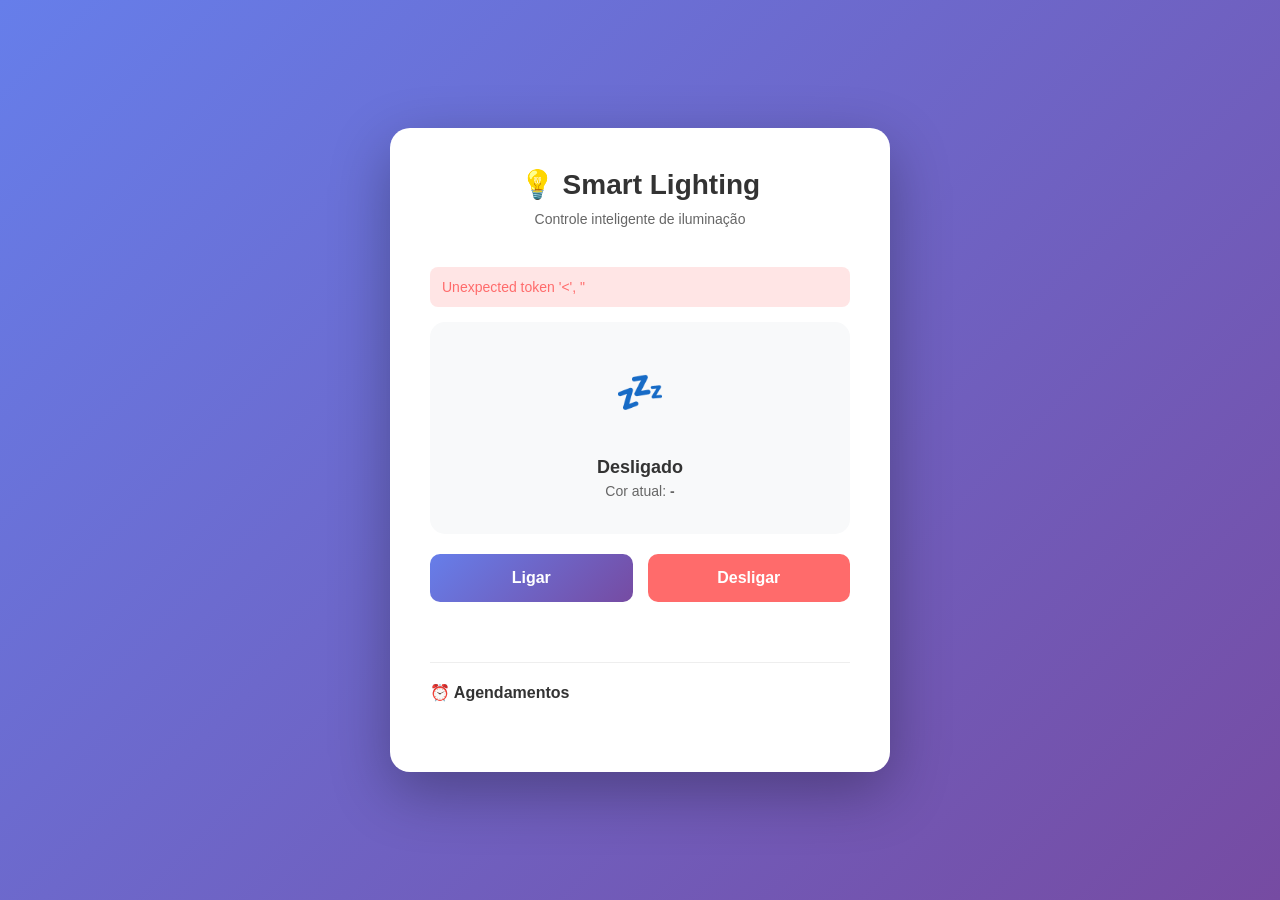
==== public/index.html @ 67c72166 "feat: Add web dashboard and comprehensive documentation" ====
<!DOCTYPE html>
<html lang="pt-BR">
<head>
    <meta charset="UTF-8">
    <meta name="viewport" content="width=device-width, initial-scale=1.0">
    <title>Smart Lighting Control</title>
    <style>
        * {
            margin: 0;
            padding: 0;
            box-sizing: border-box;
        }
        
        body {
            font-family: 'Segoe UI', Tahoma, Geneva, Verdana, sans-serif;
            background: linear-gradient(135deg, #667eea 0%, #764ba2 100%);
            min-height: 100vh;
            display: flex;
            justify-content: center;
            align-items: center;
            padding: 20px;
        }
        
        .container {
            background: white;
            border-radius: 20px;
            box-shadow: 0 20px 60px rgba(0, 0, 0, 0.3);
            max-width: 500px;
            width: 100%;
            padding: 40px;
        }
        
        .header {
            text-align: center;
            margin-bottom: 40px;
        }
        
        .header h1 {
            color: #333;
            font-size: 28px;
            margin-bottom: 10px;
        }
        
        .header p {
            color: #666;
            font-size: 14px;
        }
        
        .status-card {
            background: #f8f9fa;
            border-radius: 15px;
            padding: 20px;
            margin-bottom: 20px;
            text-align: center;
        }
        
        .status-indicator {
            width: 100px;
            height: 100px;
            border-radius: 50%;
            margin: 0 auto 15px;
            display: flex;
            justify-content: center;
            align-items: center;
            font-size: 40px;
            transition: all 0.3s ease;
        }
        
        .status-indicator.on {
            background: linear-gradient(135deg, #667eea 0%, #764ba2 100%);
            color: white;
            box-shadow: 0 10px 30px rgba(102, 126, 234, 0.4);
        }
        
        .status-indicator.off {
            background: #ddd;
            color: #999;
        }
        
        .status-text {
            font-size: 18px;
            font-weight: 600;
            margin-bottom: 5px;
            color: #333;
        }
        
        .color-display {
            font-size: 14px;
            color: #666;
            margin-bottom: 15px;
        }
        
        .progress-bar {
            width: 100%;
            height: 4px;
            background: #eee;
            border-radius: 2px;
            overflow: hidden;
            margin-top: 10px;
        }
        
        .progress-fill {
            height: 100%;
            background: linear-gradient(90deg, #667eea 0%, #764ba2 100%);
            width: 0%;
            transition: width 0.3s ease;
        }
        
        .controls {
            display: grid;
            grid-template-columns: 1fr 1fr;
            gap: 15px;
            margin-bottom: 30px;
        }
        
        .btn {
            padding: 15px;
            border: none;
            border-radius: 10px;
            font-size: 16px;
            font-weight: 600;
            cursor: pointer;
            transition: all 0.3s ease;
            color: white;
        }
        
        .btn-on {
            background: linear-gradient(135deg, #667eea 0%, #764ba2 100%);
            grid-column: 1;
        }
        
        .btn-on:hover:not(:disabled) {
            transform: translateY(-2px);
            box-shadow: 0 10px 20px rgba(102, 126, 234, 0.3);
        }
        
        .btn-off {
            background: #ff6b6b;
            grid-column: 2;
        }
        
        .btn-off:hover:not(:disabled) {
            transform: translateY(-2px);
            box-shadow: 0 10px 20px rgba(255, 107, 107, 0.3);
        }
        
        .btn:disabled {
            opacity: 0.5;
            cursor: not-allowed;
        }
        
        .color-selector {
            display: grid;
            grid-template-columns: repeat(3, 1fr);
            gap: 10px;
            margin-bottom: 30px;
        }
        
        .color-btn {
            aspect-ratio: 1;
            border: 3px solid transparent;
            border-radius: 10px;
            cursor: pointer;
            transition: all 0.3s ease;
            font-size: 12px;
            font-weight: 600;
            display: flex;
            justify-content: center;
            align-items: center;
            color: white;
            text-shadow: 0 1px 2px rgba(0, 0, 0, 0.2);
        }
        
        .color-btn:hover {
            transform: scale(1.05);
            box-shadow: 0 5px 15px rgba(0, 0, 0, 0.2);
        }
        
        .color-btn.active {
            border-color: #333;
            box-shadow: 0 0 0 2px white, 0 0 0 4px #333;
        }
        
        .timers-section {
            border-top: 1px solid #eee;
            padding-top: 20px;
        }
        
        .section-title {
            font-size: 16px;
            font-weight: 600;
            color: #333;
            margin-bottom: 15px;
        }
        
        .timer-list {
            max-height: 200px;
            overflow-y: auto;
            margin-bottom: 15px;
        }
        
        .timer-item {
            background: #f8f9fa;
            padding: 12px;
            border-radius: 8px;
            margin-bottom: 8px;
            display: flex;
            justify-content: space-between;
            align-items: center;
            font-size: 14px;
        }
        
        .timer-info {
            flex: 1;
        }
        
        .timer-time {
            font-weight: 600;
            color: #333;
        }
        
        .timer-type {
            font-size: 12px;
            color: #666;
        }
        
        .timer-delete {
            background: #ff6b6b;
            color: white;
            border: none;
            padding: 5px 10px;
            border-radius: 5px;
            cursor: pointer;
            font-size: 12px;
            transition: all 0.3s ease;
        }
        
        .timer-delete:hover {
            background: #ff5252;
        }
        
        .loading {
            display: inline-block;
            animation: spin 1s linear infinite;
        }
        
        @keyframes spin {
            from { transform: rotate(0deg); }
            to { transform: rotate(360deg); }
        }
        
        .error {
            background: #ffe5e5;
            color: #ff6b6b;
            padding: 12px;
            border-radius: 8px;
            margin-bottom: 15px;
            font-size: 14px;
        }
        
        .success {
            background: #e5ffe5;
            color: #51cf66;
            padding: 12px;
            border-radius: 8px;
            margin-bottom: 15px;
            font-size: 14px;
        }
    </style>
</head>
<body>
    <div class="container">
        <div class="header">
            <h1>💡 Smart Lighting</h1>
            <p>Controle inteligente de iluminação</p>
        </div>
        
        <div id="message"></div>
        
        <div class="status-card">
            <div class="status-indicator" id="statusIndicator">
                💤
            </div>
            <div class="status-text" id="statusText">Desligado</div>
            <div class="color-display">
                Cor atual: <strong id="currentColor">-</strong>
            </div>
            <div class="progress-bar" id="progressBar" style="display: none;">
                <div class="progress-fill" id="progressFill"></div>
            </div>
            <div id="progressText" style="font-size: 12px; color: #666; margin-top: 5px;"></div>
        </div>
        
        <div class="controls">
            <button class="btn btn-on" onclick="turnOn()">Ligar</button>
            <button class="btn btn-off" onclick="turnOff()">Desligar</button>
        </div>
        
        <div class="color-selector" id="colorSelector"></div>
        
        <div class="timers-section">
            <div class="section-title">⏰ Agendamentos</div>
            <div class="timer-list" id="timerList"></div>
        </div>
    </div>
    
    <script>
        // Configuration
        const API_BASE = '/api';
        const REFRESH_INTERVAL = 2000; // 2 seconds
        let refreshTimer = null;
        
        // Initialize
        document.addEventListener('DOMContentLoaded', () => {
            loadColors();
            loadState();
            loadTimers();
            startRefresh();
        });
        
        function startRefresh() {
            refreshTimer = setInterval(() => {
                loadState();
                loadTimers();
            }, REFRESH_INTERVAL);
        }
        
        function stopRefresh() {
            if (refreshTimer) {
                clearInterval(refreshTimer);
            }
        }
        
        // API Functions
        async function apiCall(endpoint, method = 'GET', data = null) {
            try {
                const options = {
                    method,
                    headers: { 'Content-Type': 'application/json' }
                };
                
                if (data) {
                    options.body = JSON.stringify(data);
                }
                
                const response = await fetch(`${API_BASE}${endpoint}`, options);
                const result = await response.json();
                
                if (!response.ok && !result.success) {
                    throw new Error(result.message || 'API Error');
                }
                
                return result;
            } catch (error) {
                showMessage(error.message, 'error');
                throw error;
            }
        }
        
        // State Management
        async function loadState() {
            try {
                const result = await apiCall('/state');
                const data = result.data;
                
                // Update status indicator
                const indicator = document.getElementById('statusIndicator');
                const statusText = document.getElementById('statusText');
                const currentColor = document.getElementById('currentColor');
                const progressBar = document.getElementById('progressBar');
                const progressText = document.getElementById('progressText');
                
                if (data.state === 'on') {
                    indicator.className = 'status-indicator on';
                    indicator.textContent = '💡';
                    statusText.textContent = 'Ligado';
                } else {
                    indicator.className = 'status-indicator off';
                    indicator.textContent = '💤';
                    statusText.textContent = 'Desligado';
                }
                
                currentColor.textContent = data.current_color;
                
                // Handle transition progress
                if (data.is_executing && data.execution_progress) {
                    progressBar.style.display = 'block';
                    const progress = data.execution_progress;
                    const percentage = progress.total_steps > 0 
                        ? (progress.current_step / progress.total_steps) * 100 
                        : 0;
                    document.getElementById('progressFill').style.width = percentage + '%';
                    
                    const remaining = progress.total_steps - progress.current_step;
                    progressText.textContent = `Transição: ${progress.current_step}/${progress.total_steps} passos`;
                } else {
                    progressBar.style.display = 'none';
                    progressText.textContent = '';
                }
                
            } catch (error) {
                console.error('Failed to load state:', error);
            }
        }
        
        // Color Functions
        async function loadColors() {
            try {
                const result = await apiCall('/colors');
                const selector = document.getElementById('colorSelector');
                selector.innerHTML = '';
                
                result.data.colors.forEach(color => {
                    const btn = document.createElement('button');
                    btn.className = 'color-btn';
                    btn.style.background = color.hex;
                    btn.textContent = color.name;
                    btn.onclick = () => selectColor(color.name);
                    selector.appendChild(btn);
                });
            } catch (error) {
                console.error('Failed to load colors:', error);
            }
        }
        
        async function selectColor(color) {
            try {
                // Update UI
                document.querySelectorAll('.color-btn').forEach(btn => {
                    btn.classList.remove('active');
                });
                event.target.classList.add('active');
                
                // Turn on with color
                await turnOn(color);
            } catch (error) {
                console.error('Failed to select color:', error);
            }
        }
        
        // Control Functions
        async function turnOn(color = 'colorido') {
            try {
                const result = await apiCall('/on', 'POST', { color });
                showMessage('Iluminação ligada', 'success');
                loadState();
            } catch (error) {
                console.error('Failed to turn on:', error);
            }
        }
        
        async function turnOff() {
            try {
                const result = await apiCall('/off', 'POST', {});
                showMessage('Iluminação desligada', 'success');
                loadState();
            } catch (error) {
                console.error('Failed to turn off:', error);
            }
        }
        
        // Timer Functions
        async function loadTimers() {
            try {
                const result = await apiCall('/timers');
                const timerList = document.getElementById('timerList');
                
                if (result.data.timers.length === 0) {
                    timerList.innerHTML = '<p style="text-align: center; color: #999; font-size: 14px;">Nenhum agendamento</p>';
                    return;
                }
                
                timerList.innerHTML = '';
                result.data.timers.forEach(timer => {
                    const item = document.createElement('div');
                    item.className = 'timer-item';
                    item.innerHTML = `
                        <div class="timer-info">
                            <div class="timer-time">${timer.time}</div>
                            <div class="timer-type">${timer.type === 'on' ? 'Ligar' : 'Desligar'} ${timer.target_color ? '(' + timer.target_color + ')' : ''}</div>
                        </div>
                        <button class="timer-delete" onclick="deleteTimer('${timer.id}')">Deletar</button>
                    `;
                    timerList.appendChild(item);
                });
            } catch (error) {
                console.error('Failed to load timers:', error);
            }
        }
        
        async function deleteTimer(id) {
            if (confirm('Tem certeza que deseja deletar este agendamento?')) {
                try {
                    await apiCall('/timers_delete', 'POST', { id });
                    showMessage('Agendamento deletado', 'success');
                    loadTimers();
                } catch (error) {
                    console.error('Failed to delete timer:', error);
                }
            }
        }
        
        // Messaging
        function showMessage(message, type = 'info') {
            const container = document.getElementById('message');
            const className = type === 'error' ? 'error' : type === 'success' ? 'success' : 'info';
            container.innerHTML = `<div class="${className}">${message}</div>`;
            
            setTimeout(() => {
                container.innerHTML = '';
            }, 3000);
        }
    </script>
</body>
</html>
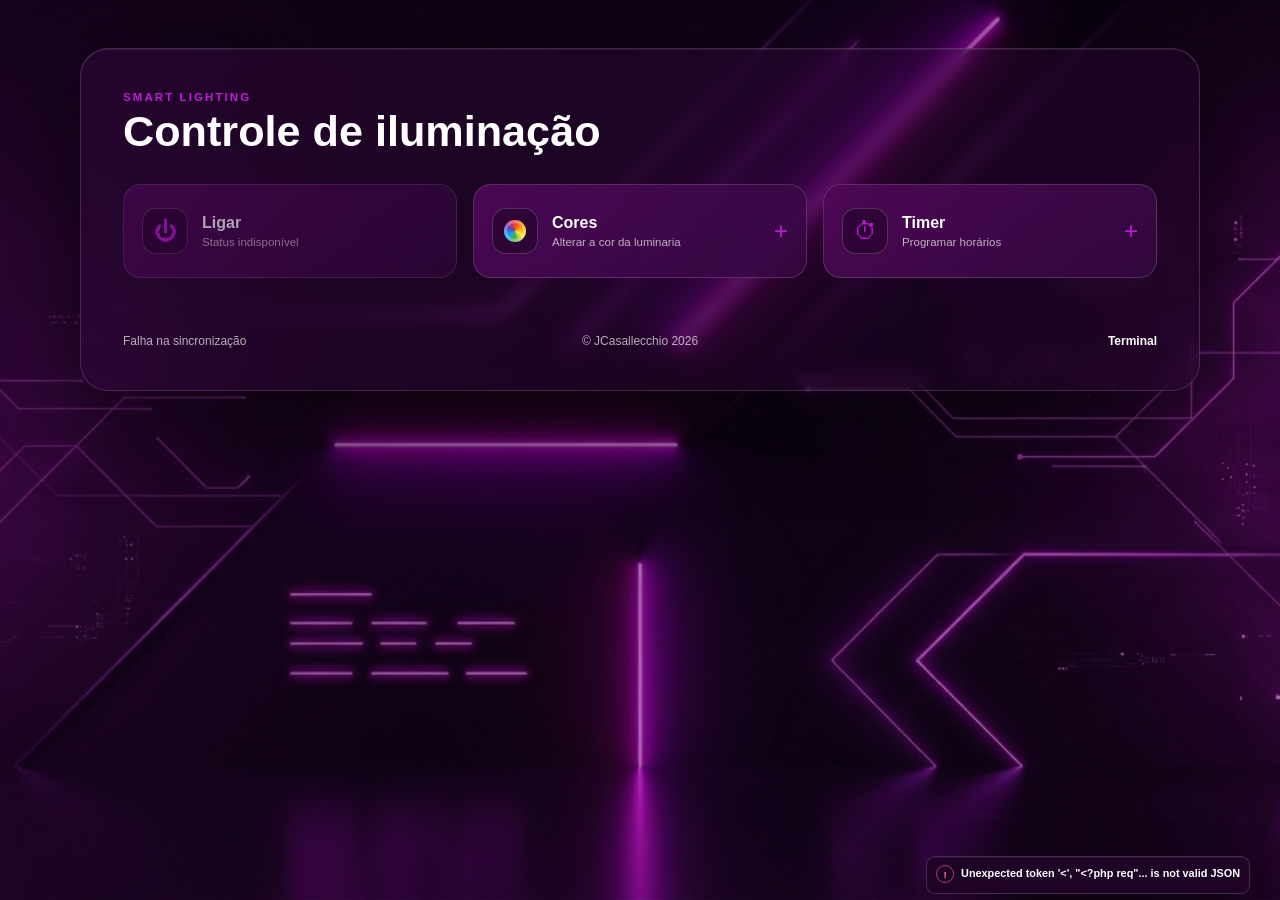
==== commit 805f7889: "Initial commit" ====
--- a/public/index.html
+++ b/public/index.html
@@ -1,515 +1,124 @@
-<!DOCTYPE html>
+<!doctype html>
 <html lang="pt-BR">
-<head>
-    <meta charset="UTF-8">
-    <meta name="viewport" content="width=device-width, initial-scale=1.0">
-    <title>Smart Lighting Control</title>
-    <style>
-        * {
-            margin: 0;
-            padding: 0;
-            box-sizing: border-box;
-        }
-        
-        body {
-            font-family: 'Segoe UI', Tahoma, Geneva, Verdana, sans-serif;
-            background: linear-gradient(135deg, #667eea 0%, #764ba2 100%);
-            min-height: 100vh;
-            display: flex;
-            justify-content: center;
-            align-items: center;
-            padding: 20px;
-        }
-        
-        .container {
-            background: white;
-            border-radius: 20px;
-            box-shadow: 0 20px 60px rgba(0, 0, 0, 0.3);
-            max-width: 500px;
-            width: 100%;
-            padding: 40px;
-        }
-        
-        .header {
-            text-align: center;
-            margin-bottom: 40px;
-        }
-        
-        .header h1 {
-            color: #333;
-            font-size: 28px;
-            margin-bottom: 10px;
-        }
-        
-        .header p {
-            color: #666;
-            font-size: 14px;
-        }
-        
-        .status-card {
-            background: #f8f9fa;
-            border-radius: 15px;
-            padding: 20px;
-            margin-bottom: 20px;
-            text-align: center;
-        }
-        
-        .status-indicator {
-            width: 100px;
-            height: 100px;
-            border-radius: 50%;
-            margin: 0 auto 15px;
-            display: flex;
-            justify-content: center;
-            align-items: center;
-            font-size: 40px;
-            transition: all 0.3s ease;
-        }
-        
-        .status-indicator.on {
-            background: linear-gradient(135deg, #667eea 0%, #764ba2 100%);
-            color: white;
-            box-shadow: 0 10px 30px rgba(102, 126, 234, 0.4);
-        }
-        
-        .status-indicator.off {
-            background: #ddd;
-            color: #999;
-        }
-        
-        .status-text {
-            font-size: 18px;
-            font-weight: 600;
-            margin-bottom: 5px;
-            color: #333;
-        }
-        
-        .color-display {
-            font-size: 14px;
-            color: #666;
-            margin-bottom: 15px;
-        }
-        
-        .progress-bar {
-            width: 100%;
-            height: 4px;
-            background: #eee;
-            border-radius: 2px;
-            overflow: hidden;
-            margin-top: 10px;
-        }
-        
-        .progress-fill {
-            height: 100%;
-            background: linear-gradient(90deg, #667eea 0%, #764ba2 100%);
-            width: 0%;
-            transition: width 0.3s ease;
-        }
-        
-        .controls {
-            display: grid;
-            grid-template-columns: 1fr 1fr;
-            gap: 15px;
-            margin-bottom: 30px;
-        }
-        
-        .btn {
-            padding: 15px;
-            border: none;
-            border-radius: 10px;
-            font-size: 16px;
-            font-weight: 600;
-            cursor: pointer;
-            transition: all 0.3s ease;
-            color: white;
-        }
-        
-        .btn-on {
-            background: linear-gradient(135deg, #667eea 0%, #764ba2 100%);
-            grid-column: 1;
-        }
-        
-        .btn-on:hover:not(:disabled) {
-            transform: translateY(-2px);
-            box-shadow: 0 10px 20px rgba(102, 126, 234, 0.3);
-        }
-        
-        .btn-off {
-            background: #ff6b6b;
-            grid-column: 2;
-        }
-        
-        .btn-off:hover:not(:disabled) {
-            transform: translateY(-2px);
-            box-shadow: 0 10px 20px rgba(255, 107, 107, 0.3);
-        }
-        
-        .btn:disabled {
-            opacity: 0.5;
-            cursor: not-allowed;
-        }
-        
-        .color-selector {
-            display: grid;
-            grid-template-columns: repeat(3, 1fr);
-            gap: 10px;
-            margin-bottom: 30px;
-        }
-        
-        .color-btn {
-            aspect-ratio: 1;
-            border: 3px solid transparent;
-            border-radius: 10px;
-            cursor: pointer;
-            transition: all 0.3s ease;
-            font-size: 12px;
-            font-weight: 600;
-            display: flex;
-            justify-content: center;
-            align-items: center;
-            color: white;
-            text-shadow: 0 1px 2px rgba(0, 0, 0, 0.2);
-        }
-        
-        .color-btn:hover {
-            transform: scale(1.05);
-            box-shadow: 0 5px 15px rgba(0, 0, 0, 0.2);
-        }
-        
-        .color-btn.active {
-            border-color: #333;
-            box-shadow: 0 0 0 2px white, 0 0 0 4px #333;
-        }
-        
-        .timers-section {
-            border-top: 1px solid #eee;
-            padding-top: 20px;
-        }
-        
-        .section-title {
-            font-size: 16px;
-            font-weight: 600;
-            color: #333;
-            margin-bottom: 15px;
-        }
-        
-        .timer-list {
-            max-height: 200px;
-            overflow-y: auto;
-            margin-bottom: 15px;
-        }
-        
-        .timer-item {
-            background: #f8f9fa;
-            padding: 12px;
-            border-radius: 8px;
-            margin-bottom: 8px;
-            display: flex;
-            justify-content: space-between;
-            align-items: center;
-            font-size: 14px;
-        }
-        
-        .timer-info {
-            flex: 1;
-        }
-        
-        .timer-time {
-            font-weight: 600;
-            color: #333;
-        }
-        
-        .timer-type {
-            font-size: 12px;
-            color: #666;
-        }
-        
-        .timer-delete {
-            background: #ff6b6b;
-            color: white;
-            border: none;
-            padding: 5px 10px;
-            border-radius: 5px;
-            cursor: pointer;
-            font-size: 12px;
-            transition: all 0.3s ease;
-        }
-        
-        .timer-delete:hover {
-            background: #ff5252;
-        }
-        
-        .loading {
-            display: inline-block;
-            animation: spin 1s linear infinite;
-        }
-        
-        @keyframes spin {
-            from { transform: rotate(0deg); }
-            to { transform: rotate(360deg); }
-        }
-        
-        .error {
-            background: #ffe5e5;
-            color: #ff6b6b;
-            padding: 12px;
-            border-radius: 8px;
-            margin-bottom: 15px;
-            font-size: 14px;
-        }
-        
-        .success {
-            background: #e5ffe5;
-            color: #51cf66;
-            padding: 12px;
-            border-radius: 8px;
-            margin-bottom: 15px;
-            font-size: 14px;
-        }
-    </style>
-</head>
-<body>
-    <div class="container">
-        <div class="header">
-            <h1>💡 Smart Lighting</h1>
-            <p>Controle inteligente de iluminação</p>
+  <head>
+    <meta charset="UTF-8" />
+    <meta name="viewport" content="width=device-width, initial-scale=1.0" />
+    <meta name="theme-color" content="#1F0426" />
+    <title>Smart Lighting</title>
+    <link rel="stylesheet" href="css/styles.css?v=17" />
+  </head>
+  <body>
+    <main class="app-shell">
+      <header class="app-header">
+        <div>
+          <p class="eyebrow">Smart Lighting</p>
+          <h1>Controle de ilumina&ccedil;&atilde;o</h1>
         </div>
-        
-        <div id="message"></div>
-        
-        <div class="status-card">
-            <div class="status-indicator" id="statusIndicator">
-                💤
-            </div>
-            <div class="status-text" id="statusText">Desligado</div>
-            <div class="color-display">
-                Cor atual: <strong id="currentColor">-</strong>
-            </div>
-            <div class="progress-bar" id="progressBar" style="display: none;">
-                <div class="progress-fill" id="progressFill"></div>
-            </div>
-            <div id="progressText" style="font-size: 12px; color: #666; margin-top: 5px;"></div>
-        </div>
-        
-        <div class="controls">
-            <button class="btn btn-on" onclick="turnOn()">Ligar</button>
-            <button class="btn btn-off" onclick="turnOff()">Desligar</button>
-        </div>
-        
-        <div class="color-selector" id="colorSelector"></div>
-        
-        <div class="timers-section">
-            <div class="section-title">⏰ Agendamentos</div>
-            <div class="timer-list" id="timerList"></div>
-        </div>
+      </header>
+
+      <nav class="main-actions" aria-label="Controles principais">
+        <button class="main-button power-button" id="powerButton" type="button" disabled>
+          <span class="button-icon" aria-hidden="true">&#9211;</span>
+          <span class="button-copy">
+            <strong id="powerButtonLabel">Ligar</strong>
+            <small id="powerButtonHint">Verificando dispositivo</small>
+          </span>
+        </button>
+
+        <button class="main-button" id="colorsButton" type="button" aria-controls="colorsPanel" aria-expanded="false">
+          <span class="button-icon palette-icon" aria-hidden="true"></span>
+          <span class="button-copy">
+            <strong>Cores</strong>
+            <small>Alterar a cor da luminaria</small>
+          </span>
+          <span class="button-chevron" aria-hidden="true">+</span>
+        </button>
+
+        <section class="expand-panel colors-panel" id="colorsPanel" hidden>
+          <div class="color-blocks">
+            <article class="color-card" id="currentColorCard">
+              <div class="card-title">
+                <h3>Atual</h3>
+                <span id="currentColorName">Colorido</span>
+              </div>
+              <div class="color-grid" id="currentColorGrid" aria-label="Cor atual"></div>
+            </article>
+
+            <article class="color-card">
+              <div class="card-title">
+                <h3>Destino</h3>
+                <span id="targetColorName">Colorido</span>
+              </div>
+              <div class="color-grid" id="targetColorGrid" aria-label="Selecionar cor de destino"></div>
+            </article>
+          </div>
+
+          <button class="confirm-button" id="confirmColorsButton" type="button">Confirmar</button>
+        </section>
+
+        <button class="main-button" id="timerButton" type="button" aria-controls="timerPanel" aria-expanded="false">
+          <span class="button-icon" aria-hidden="true">&#9201;</span>
+          <span class="button-copy">
+            <strong>Timer</strong>
+            <small>Programar hor&aacute;rios</small>
+          </span>
+          <span class="button-chevron" aria-hidden="true">+</span>
+        </button>
+
+        <section class="expand-panel timer-panel" id="timerPanel" hidden>
+          <div class="timer-options">
+            <article class="timer-card">
+              <label class="timer-toggle" for="turnOnTimerEnabled">
+                <input id="turnOnTimerEnabled" type="checkbox" />
+                <span class="custom-checkbox" aria-hidden="true"></span>
+                <strong>Ligar</strong>
+              </label>
+              <div class="timer-fields">
+                <label>
+                  <span>Hor&aacute;rio</span>
+                  <input id="turnOnTime" type="time" disabled />
+                </label>
+                <label>
+                  <span>Cor</span>
+                  <select id="turnOnColor" disabled></select>
+                </label>
+              </div>
+            </article>
+
+            <article class="timer-card">
+              <label class="timer-toggle" for="turnOffTimerEnabled">
+                <input id="turnOffTimerEnabled" type="checkbox" />
+                <span class="custom-checkbox" aria-hidden="true"></span>
+                <strong>Desligar</strong>
+              </label>
+              <div class="timer-fields single-field">
+                <label>
+                  <span>Hor&aacute;rio</span>
+                  <input id="turnOffTime" type="time" disabled />
+                </label>
+              </div>
+            </article>
+          </div>
+
+          <button class="confirm-button" id="confirmTimerButton" type="button">Confirmar</button>
+        </section>
+      </nav>
+
+      <footer class="app-footer">
+        <span id="lastSync">Aguardando sincroniza&ccedil;&atilde;o</span>
+        <span class="footer-copyright">&copy; JCasallecchio 2026</span>
+        <a href="logs.html">Terminal</a>
+      </footer>
+    </main>
+
+    <div class="toast-region" aria-live="polite" aria-atomic="true">
+      <div class="toast" id="toast" role="status" hidden>
+        <span class="toast-icon" id="toastIcon" aria-hidden="true"></span>
+        <span class="toast-message" id="toastMessage"></span>
+        <span class="toast-progress" aria-hidden="true"></span>
+      </div>
     </div>
-    
-    <script>
-        // Configuration
-        const API_BASE = '/api';
-        const REFRESH_INTERVAL = 2000; // 2 seconds
-        let refreshTimer = null;
-        
-        // Initialize
-        document.addEventListener('DOMContentLoaded', () => {
-            loadColors();
-            loadState();
-            loadTimers();
-            startRefresh();
-        });
-        
-        function startRefresh() {
-            refreshTimer = setInterval(() => {
-                loadState();
-                loadTimers();
-            }, REFRESH_INTERVAL);
-        }
-        
-        function stopRefresh() {
-            if (refreshTimer) {
-                clearInterval(refreshTimer);
-            }
-        }
-        
-        // API Functions
-        async function apiCall(endpoint, method = 'GET', data = null) {
-            try {
-                const options = {
-                    method,
-                    headers: { 'Content-Type': 'application/json' }
-                };
-                
-                if (data) {
-                    options.body = JSON.stringify(data);
-                }
-                
-                const response = await fetch(`${API_BASE}${endpoint}`, options);
-                const result = await response.json();
-                
-                if (!response.ok && !result.success) {
-                    throw new Error(result.message || 'API Error');
-                }
-                
-                return result;
-            } catch (error) {
-                showMessage(error.message, 'error');
-                throw error;
-            }
-        }
-        
-        // State Management
-        async function loadState() {
-            try {
-                const result = await apiCall('/state');
-                const data = result.data;
-                
-                // Update status indicator
-                const indicator = document.getElementById('statusIndicator');
-                const statusText = document.getElementById('statusText');
-                const currentColor = document.getElementById('currentColor');
-                const progressBar = document.getElementById('progressBar');
-                const progressText = document.getElementById('progressText');
-                
-                if (data.state === 'on') {
-                    indicator.className = 'status-indicator on';
-                    indicator.textContent = '💡';
-                    statusText.textContent = 'Ligado';
-                } else {
-                    indicator.className = 'status-indicator off';
-                    indicator.textContent = '💤';
-                    statusText.textContent = 'Desligado';
-                }
-                
-                currentColor.textContent = data.current_color;
-                
-                // Handle transition progress
-                if (data.is_executing && data.execution_progress) {
-                    progressBar.style.display = 'block';
-                    const progress = data.execution_progress;
-                    const percentage = progress.total_steps > 0 
-                        ? (progress.current_step / progress.total_steps) * 100 
-                        : 0;
-                    document.getElementById('progressFill').style.width = percentage + '%';
-                    
-                    const remaining = progress.total_steps - progress.current_step;
-                    progressText.textContent = `Transição: ${progress.current_step}/${progress.total_steps} passos`;
-                } else {
-                    progressBar.style.display = 'none';
-                    progressText.textContent = '';
-                }
-                
-            } catch (error) {
-                console.error('Failed to load state:', error);
-            }
-        }
-        
-        // Color Functions
-        async function loadColors() {
-            try {
-                const result = await apiCall('/colors');
-                const selector = document.getElementById('colorSelector');
-                selector.innerHTML = '';
-                
-                result.data.colors.forEach(color => {
-                    const btn = document.createElement('button');
-                    btn.className = 'color-btn';
-                    btn.style.background = color.hex;
-                    btn.textContent = color.name;
-                    btn.onclick = () => selectColor(color.name);
-                    selector.appendChild(btn);
-                });
-            } catch (error) {
-                console.error('Failed to load colors:', error);
-            }
-        }
-        
-        async function selectColor(color) {
-            try {
-                // Update UI
-                document.querySelectorAll('.color-btn').forEach(btn => {
-                    btn.classList.remove('active');
-                });
-                event.target.classList.add('active');
-                
-                // Turn on with color
-                await turnOn(color);
-            } catch (error) {
-                console.error('Failed to select color:', error);
-            }
-        }
-        
-        // Control Functions
-        async function turnOn(color = 'colorido') {
-            try {
-                const result = await apiCall('/on', 'POST', { color });
-                showMessage('Iluminação ligada', 'success');
-                loadState();
-            } catch (error) {
-                console.error('Failed to turn on:', error);
-            }
-        }
-        
-        async function turnOff() {
-            try {
-                const result = await apiCall('/off', 'POST', {});
-                showMessage('Iluminação desligada', 'success');
-                loadState();
-            } catch (error) {
-                console.error('Failed to turn off:', error);
-            }
-        }
-        
-        // Timer Functions
-        async function loadTimers() {
-            try {
-                const result = await apiCall('/timers');
-                const timerList = document.getElementById('timerList');
-                
-                if (result.data.timers.length === 0) {
-                    timerList.innerHTML = '<p style="text-align: center; color: #999; font-size: 14px;">Nenhum agendamento</p>';
-                    return;
-                }
-                
-                timerList.innerHTML = '';
-                result.data.timers.forEach(timer => {
-                    const item = document.createElement('div');
-                    item.className = 'timer-item';
-                    item.innerHTML = `
-                        <div class="timer-info">
-                            <div class="timer-time">${timer.time}</div>
-                            <div class="timer-type">${timer.type === 'on' ? 'Ligar' : 'Desligar'} ${timer.target_color ? '(' + timer.target_color + ')' : ''}</div>
-                        </div>
-                        <button class="timer-delete" onclick="deleteTimer('${timer.id}')">Deletar</button>
-                    `;
-                    timerList.appendChild(item);
-                });
-            } catch (error) {
-                console.error('Failed to load timers:', error);
-            }
-        }
-        
-        async function deleteTimer(id) {
-            if (confirm('Tem certeza que deseja deletar este agendamento?')) {
-                try {
-                    await apiCall('/timers_delete', 'POST', { id });
-                    showMessage('Agendamento deletado', 'success');
-                    loadTimers();
-                } catch (error) {
-                    console.error('Failed to delete timer:', error);
-                }
-            }
-        }
-        
-        // Messaging
-        function showMessage(message, type = 'info') {
-            const container = document.getElementById('message');
-            const className = type === 'error' ? 'error' : type === 'success' ? 'success' : 'info';
-            container.innerHTML = `<div class="${className}">${message}</div>`;
-            
-            setTimeout(() => {
-                container.innerHTML = '';
-            }, 3000);
-        }
-    </script>
-</body>
+
+    <script src="js/app.js?v=14" defer></script>
+  </body>
 </html>
--- a/public/css/styles.css
+++ b/public/css/styles.css
@@ -0,0 +1,677 @@
+:root {
+    color-scheme: dark;
+    --purple-900: #1f0426;
+    --purple-800: #340840;
+    --purple-700: #500859;
+    --purple-600: #6e038c;
+    --purple-400: #c21ad9;
+    --white: #fff;
+    --muted: rgba(255, 255, 255, 0.68);
+    --border: rgba(255, 255, 255, 0.15);
+    --surface: rgba(31, 4, 38, 0.8);
+    --surface-strong: rgba(31, 4, 38, 0.94);
+    --success: #77f59b;
+    --danger: #ff7a9a;
+}
+
+* {
+    box-sizing: border-box;
+    margin: 0;
+    padding: 0;
+}
+
+body {
+    min-height: 100vh;
+    padding: clamp(16px, 4vw, 48px);
+    background-color: var(--purple-900);
+    background-image:
+        linear-gradient(115deg, rgba(31, 4, 38, 0.58), rgba(31, 4, 38, 0.2)),
+        url("../image/bg-desktop.png");
+    background-position: center;
+    background-size: cover;
+    background-attachment: fixed;
+    color: var(--white);
+    font-family: Inter, "Segoe UI", Arial, sans-serif;
+}
+
+button,
+input,
+select {
+    font: inherit;
+}
+
+button,
+select,
+input[type="time"] {
+    -webkit-tap-highlight-color: transparent;
+}
+
+.app-shell {
+    width: min(1120px, 100%);
+    margin: 0 auto;
+    padding: clamp(20px, 4vw, 42px);
+    border: 1px solid var(--border);
+    border-radius: 28px;
+    background: linear-gradient(145deg, rgba(52, 8, 64, 0.48), rgba(31, 4, 38, 0.38));
+    box-shadow: 0 28px 90px rgba(0, 0, 0, 0.46), inset 0 1px 0 rgba(255, 255, 255, 0.08);
+    backdrop-filter: blur(8px);
+}
+
+.app-header {
+    display: flex;
+    align-items: center;
+    margin-bottom: 30px;
+}
+
+.eyebrow {
+    color: var(--purple-400);
+    font-size: 0.72rem;
+    font-weight: 800;
+    letter-spacing: 0.18em;
+    text-transform: uppercase;
+}
+
+.app-header h1 {
+    margin-top: 6px;
+    font-size: clamp(1.65rem, 4vw, 2.7rem);
+    line-height: 1.05;
+}
+
+.toast-region {
+    position: fixed;
+    right: clamp(14px, 3vw, 30px);
+    bottom: 6px;
+    z-index: 1000;
+    width: max-content;
+    max-width: min(380px, calc(100vw - 28px));
+    pointer-events: none;
+}
+
+.toast {
+    --toast-accent: var(--purple-400);
+    position: relative;
+    display: grid;
+    grid-template-columns: auto 1fr;
+    gap: 7px;
+    align-items: center;
+    min-height: 36px;
+    min-width: 120px;
+    max-width: 100%;
+    overflow: hidden;
+    padding: 8px 9px 10px;
+    border: 1px solid rgba(255, 255, 255, 0.17);
+    border-radius: 9px;
+    background: rgba(31, 4, 38, 0.96);
+    box-shadow: 0 18px 48px rgba(0, 0, 0, 0.46), inset 0 1px 0 rgba(255, 255, 255, 0.07);
+    backdrop-filter: blur(15px);
+    animation: toast-enter 240ms ease-out both;
+}
+
+.toast[hidden] {
+    display: none;
+}
+
+.toast.success {
+    --toast-accent: var(--success);
+}
+
+.toast.error {
+    --toast-accent: var(--danger);
+}
+
+.toast.is-leaving {
+    animation: toast-leave 220ms ease-in both;
+}
+
+.toast-icon {
+    display: grid;
+    place-items: center;
+    width: 18px;
+    height: 18px;
+    border: 1px solid color-mix(in srgb, var(--toast-accent) 55%, transparent);
+    border-radius: 50%;
+    color: var(--toast-accent);
+    font-size: 0.62rem;
+    font-weight: 900;
+}
+
+.toast-message {
+    color: var(--white);
+    font-size: 0.68rem;
+    font-weight: 700;
+    line-height: 1.4;
+}
+
+.toast-progress {
+    position: absolute;
+    right: 0;
+    bottom: 0;
+    width: 100%;
+    height: 2px;
+    background: var(--toast-accent);
+    transform-origin: left center;
+    animation: toast-progress 2.25s linear forwards;
+}
+
+@keyframes toast-enter {
+    from { opacity: 0; transform: translate3d(24px, 10px, 0); }
+    to { opacity: 1; transform: translate3d(0, 0, 0); }
+}
+
+@keyframes toast-leave {
+    from { opacity: 1; transform: translate3d(0, 0, 0); }
+    to { opacity: 0; transform: translate3d(26px, 0, 0); }
+}
+
+@keyframes toast-progress {
+    from { transform: scaleX(1); }
+    to { transform: scaleX(0); }
+}
+
+.main-actions {
+    display: grid;
+    grid-template-columns: repeat(3, minmax(0, 1fr));
+    grid-template-areas:
+        "power colors timer"
+        "colors-panel colors-panel colors-panel"
+        "timer-panel timer-panel timer-panel";
+    gap: 16px;
+}
+
+.power-button {
+    grid-area: power;
+}
+
+#colorsButton {
+    grid-area: colors;
+}
+
+#timerButton {
+    grid-area: timer;
+}
+
+.colors-panel {
+    grid-area: colors-panel;
+}
+
+.timer-panel {
+    grid-area: timer-panel;
+}
+
+.main-button {
+    position: relative;
+    display: grid;
+    grid-template-columns: auto 1fr auto;
+    gap: 14px;
+    align-items: center;
+    min-height: 94px;
+    padding: 18px;
+    border: 1px solid var(--border);
+    border-radius: 18px;
+    background: linear-gradient(145deg, rgba(80, 8, 89, 0.92), rgba(52, 8, 64, 0.88));
+    color: var(--white);
+    text-align: left;
+    cursor: pointer;
+    transition: transform 180ms ease, border-color 180ms ease, box-shadow 180ms ease;
+}
+
+.main-button:hover:not(:disabled),
+.main-button:focus-visible,
+.main-button[aria-expanded="true"] {
+    transform: translateY(-2px);
+    border-color: rgba(194, 26, 217, 0.82);
+    box-shadow: 0 12px 34px rgba(110, 3, 140, 0.3), inset 0 0 25px rgba(194, 26, 217, 0.08);
+    outline: none;
+}
+
+.main-button:disabled {
+    cursor: wait;
+    opacity: 0.64;
+}
+
+.power-button.is-on {
+    border-color: rgba(119, 245, 155, 0.48);
+    background: linear-gradient(145deg, rgba(80, 8, 89, 0.94), rgba(31, 4, 38, 0.92));
+}
+
+.button-icon {
+    display: grid;
+    place-items: center;
+    width: 46px;
+    height: 46px;
+    border: 1px solid rgba(255, 255, 255, 0.18);
+    border-radius: 14px;
+    background: rgba(31, 4, 38, 0.58);
+    color: var(--purple-400);
+    font-size: 1.45rem;
+}
+
+.palette-icon::before {
+    content: "";
+    width: 22px;
+    height: 22px;
+    border-radius: 50%;
+    background: conic-gradient(#f44336, #ff9800, #ffeb3b, #4caf50, #03a9f4, #673ab7, #f44336);
+    box-shadow: inset 0 0 0 3px rgba(255, 255, 255, 0.28);
+}
+
+.button-copy {
+    display: grid;
+    gap: 4px;
+}
+
+.button-copy strong {
+    font-size: 1rem;
+}
+
+.button-copy small {
+    color: var(--muted);
+    font-size: 0.72rem;
+}
+
+.button-chevron {
+    color: var(--purple-400);
+    font-size: 1.5rem;
+    transition: transform 180ms ease;
+}
+
+.main-button[aria-expanded="true"] .button-chevron {
+    transform: rotate(45deg);
+}
+
+.expand-panel {
+    margin-top: 18px;
+    padding: clamp(18px, 3vw, 30px);
+    border: 1px solid var(--border);
+    border-radius: 22px;
+    background: var(--surface-strong);
+    box-shadow: inset 0 1px 0 rgba(255, 255, 255, 0.05);
+    animation: reveal 220ms ease-out;
+}
+
+.expand-panel[hidden] {
+    display: none;
+}
+
+@keyframes reveal {
+    from { opacity: 0; transform: translateY(-8px); }
+    to { opacity: 1; transform: translateY(0); }
+}
+
+.color-blocks,
+.timer-options {
+    display: grid;
+    grid-template-columns: repeat(2, minmax(0, 1fr));
+    gap: 16px;
+}
+
+.color-card,
+.timer-card {
+    position: relative;
+    padding: 18px;
+    border: 1px solid var(--border);
+    border-radius: 17px;
+    background: rgba(80, 8, 89, 0.36);
+}
+
+.color-card.is-disabled::after {
+    content: "Indisponível com a luminária desligada";
+    position: absolute;
+    inset: 0;
+    z-index: 2;
+    display: grid;
+    place-items: center;
+    padding: 18px;
+    border-radius: inherit;
+    background: rgba(55, 55, 60, 0.78);
+    color: rgba(255, 255, 255, 0.82);
+    font-size: 0.72rem;
+    font-weight: 800;
+    line-height: 1.4;
+    text-align: center;
+    backdrop-filter: grayscale(1) blur(2px);
+}
+
+.color-card.is-disabled .color-grid,
+.color-card.is-disabled .card-title {
+    filter: grayscale(1);
+    opacity: 0.42;
+}
+
+.card-title {
+    display: flex;
+    justify-content: space-between;
+    gap: 15px;
+    align-items: center;
+    margin-bottom: 16px;
+}
+
+.card-title h3 {
+    font-size: 1rem;
+}
+
+.card-title span {
+    color: var(--purple-400);
+    font-size: 0.78rem;
+    font-weight: 800;
+}
+
+.color-grid {
+    display: grid;
+    grid-template-columns: repeat(3, minmax(0, 1fr));
+    gap: 10px;
+}
+
+.color-option {
+    display: grid;
+    gap: 7px;
+    justify-items: center;
+    min-width: 0;
+    padding: 8px 4px;
+    border: 1px solid transparent;
+    border-radius: 11px;
+    background: transparent;
+    color: var(--muted);
+    font-size: 0.66rem;
+    cursor: pointer;
+}
+
+.color-option:disabled {
+    cursor: default;
+}
+
+.color-option:not(:disabled):hover,
+.color-option:not(:disabled):focus-visible,
+.color-option.is-selected {
+    border-color: var(--purple-400);
+    background: rgba(194, 26, 217, 0.1);
+    color: var(--white);
+    outline: none;
+}
+
+.color-swatch {
+    width: clamp(27px, 4.25vw, 37px);
+    aspect-ratio: 1;
+    border: 2px solid rgba(255, 255, 255, 0.52);
+    border-radius: 50%;
+    box-shadow: 0 5px 14px rgba(0, 0, 0, 0.28);
+}
+
+.color-option.is-selected .color-swatch {
+    box-shadow: 0 0 0 3px var(--purple-900), 0 0 0 5px var(--purple-400), 0 8px 18px rgba(0, 0, 0, 0.3);
+}
+
+.confirm-button {
+    display: block;
+    min-width: 190px;
+    margin: 22px 0 0 auto;
+    padding: 13px 24px;
+    border: 1px solid rgba(255, 255, 255, 0.22);
+    border-radius: 12px;
+    background: linear-gradient(135deg, var(--purple-600), var(--purple-400));
+    color: var(--white);
+    font-weight: 800;
+    cursor: pointer;
+    box-shadow: 0 10px 24px rgba(110, 3, 140, 0.32);
+}
+
+.confirm-button:hover,
+.confirm-button:focus-visible {
+    filter: brightness(1.12);
+    outline: 2px solid var(--white);
+    outline-offset: 2px;
+}
+
+.confirm-button:disabled {
+    cursor: wait;
+    filter: grayscale(0.55);
+    opacity: 0.64;
+}
+
+.timer-card {
+    display: grid;
+    gap: 18px;
+}
+
+.timer-toggle {
+    display: flex;
+    gap: 11px;
+    align-items: center;
+    cursor: pointer;
+}
+
+.timer-toggle input {
+    position: absolute;
+    opacity: 0;
+    pointer-events: none;
+}
+
+.custom-checkbox {
+    position: relative;
+    width: 22px;
+    height: 22px;
+    border: 1px solid rgba(255, 255, 255, 0.38);
+    border-radius: 6px;
+    background: rgba(31, 4, 38, 0.72);
+}
+
+.timer-toggle input:checked + .custom-checkbox {
+    border-color: var(--purple-400);
+    background: var(--purple-400);
+}
+
+.timer-toggle input:checked + .custom-checkbox::after {
+    content: "";
+    position: absolute;
+    left: 7px;
+    top: 3px;
+    width: 5px;
+    height: 10px;
+    border: solid var(--white);
+    border-width: 0 2px 2px 0;
+    transform: rotate(45deg);
+}
+
+.timer-toggle input:focus-visible + .custom-checkbox {
+    outline: 2px solid var(--white);
+    outline-offset: 3px;
+}
+
+.timer-fields {
+    display: grid;
+    grid-template-columns: minmax(0, 1fr) minmax(0, 1.25fr);
+    gap: 12px;
+}
+
+.timer-fields.single-field {
+    grid-template-columns: minmax(0, 1fr);
+}
+
+.timer-fields label {
+    display: grid;
+    gap: 7px;
+    color: var(--muted);
+    font-size: 0.72rem;
+    font-weight: 700;
+}
+
+.timer-fields input,
+.timer-fields select {
+    width: 100%;
+    min-height: 44px;
+    padding: 10px 12px;
+    border: 1px solid var(--border);
+    border-radius: 10px;
+    background: var(--purple-900);
+    color: var(--white);
+}
+
+.timer-fields input:disabled,
+.timer-fields select:disabled {
+    opacity: 0.42;
+    cursor: not-allowed;
+}
+
+.timer-fields input:focus,
+.timer-fields select:focus {
+    outline: 2px solid var(--purple-400);
+    outline-offset: 1px;
+}
+
+.app-footer {
+    display: grid;
+    grid-template-columns: 1fr auto 1fr;
+    gap: 16px;
+    align-items: center;
+    margin-top: 24px;
+    color: var(--muted);
+    font-size: 0.75rem;
+}
+
+.footer-copyright {
+    text-align: center;
+}
+
+.app-footer a {
+    justify-self: end;
+    color: var(--white);
+    font-weight: 700;
+    text-decoration: none;
+}
+
+.app-footer a:hover {
+    color: var(--purple-400);
+}
+
+@media (max-width: 760px) {
+    body {
+        padding: 14px;
+        background-image:
+            linear-gradient(rgba(31, 4, 38, 0.42), rgba(31, 4, 38, 0.5)),
+            url("../image/bg-mobile.png");
+        background-attachment: scroll;
+    }
+
+    .app-shell {
+        padding: 20px;
+        border-radius: 22px;
+    }
+
+    .app-header {
+        align-items: flex-start;
+        flex-direction: column;
+    }
+
+    .main-actions {
+        grid-template-columns: 1fr;
+        grid-template-areas: none;
+        row-gap: 16px;
+    }
+
+    .power-button,
+    #colorsButton,
+    #timerButton,
+    .colors-panel,
+    .timer-panel {
+        grid-area: auto;
+    }
+
+    .expand-panel {
+        margin-top: 0;
+    }
+
+    .app-footer {
+        margin-top: 16px;
+    }
+
+    .main-button {
+        min-height: 78px;
+    }
+
+    .color-blocks {
+        grid-template-columns: repeat(2, minmax(0, 1fr));
+        gap: 10px;
+    }
+
+    .timer-options {
+        grid-template-columns: 1fr;
+    }
+}
+
+@media (max-width: 430px) {
+    body {
+        padding: 0;
+    }
+
+    .app-shell {
+        min-height: 100vh;
+        border: 0;
+        border-radius: 0;
+        background: linear-gradient(180deg, rgba(52, 8, 64, 0.46), rgba(31, 4, 38, 0.56));
+    }
+
+    .expand-panel {
+        margin-inline: -7px;
+        padding: 16px;
+    }
+
+    .color-card,
+    .timer-card {
+        padding: 14px;
+    }
+
+    .color-card {
+        padding-inline: 9px;
+    }
+
+    .card-title {
+        align-items: flex-start;
+        flex-direction: column;
+        gap: 3px;
+        margin-bottom: 10px;
+    }
+
+    .color-grid {
+        gap: 5px 2px;
+    }
+
+    .color-option {
+        gap: 5px;
+        padding: 6px 1px;
+        font-size: 0.56rem;
+    }
+
+    .color-swatch {
+        width: clamp(21px, 6.8vw, 29px);
+    }
+
+    .timer-fields {
+        grid-template-columns: 1fr;
+    }
+
+    .confirm-button {
+        width: 100%;
+        margin-left: 0;
+    }
+
+    .app-footer {
+        grid-template-columns: 1fr auto 1fr;
+        gap: 8px;
+        font-size: 0.62rem;
+    }
+
+    .app-footer #lastSync {
+        text-align: left;
+    }
+}
+
+@media (prefers-reduced-motion: reduce) {
+    *,
+    *::before,
+    *::after {
+        scroll-behavior: auto !important;
+        transition-duration: 0.01ms !important;
+        animation-duration: 0.01ms !important;
+        animation-iteration-count: 1 !important;
+    }
+}
